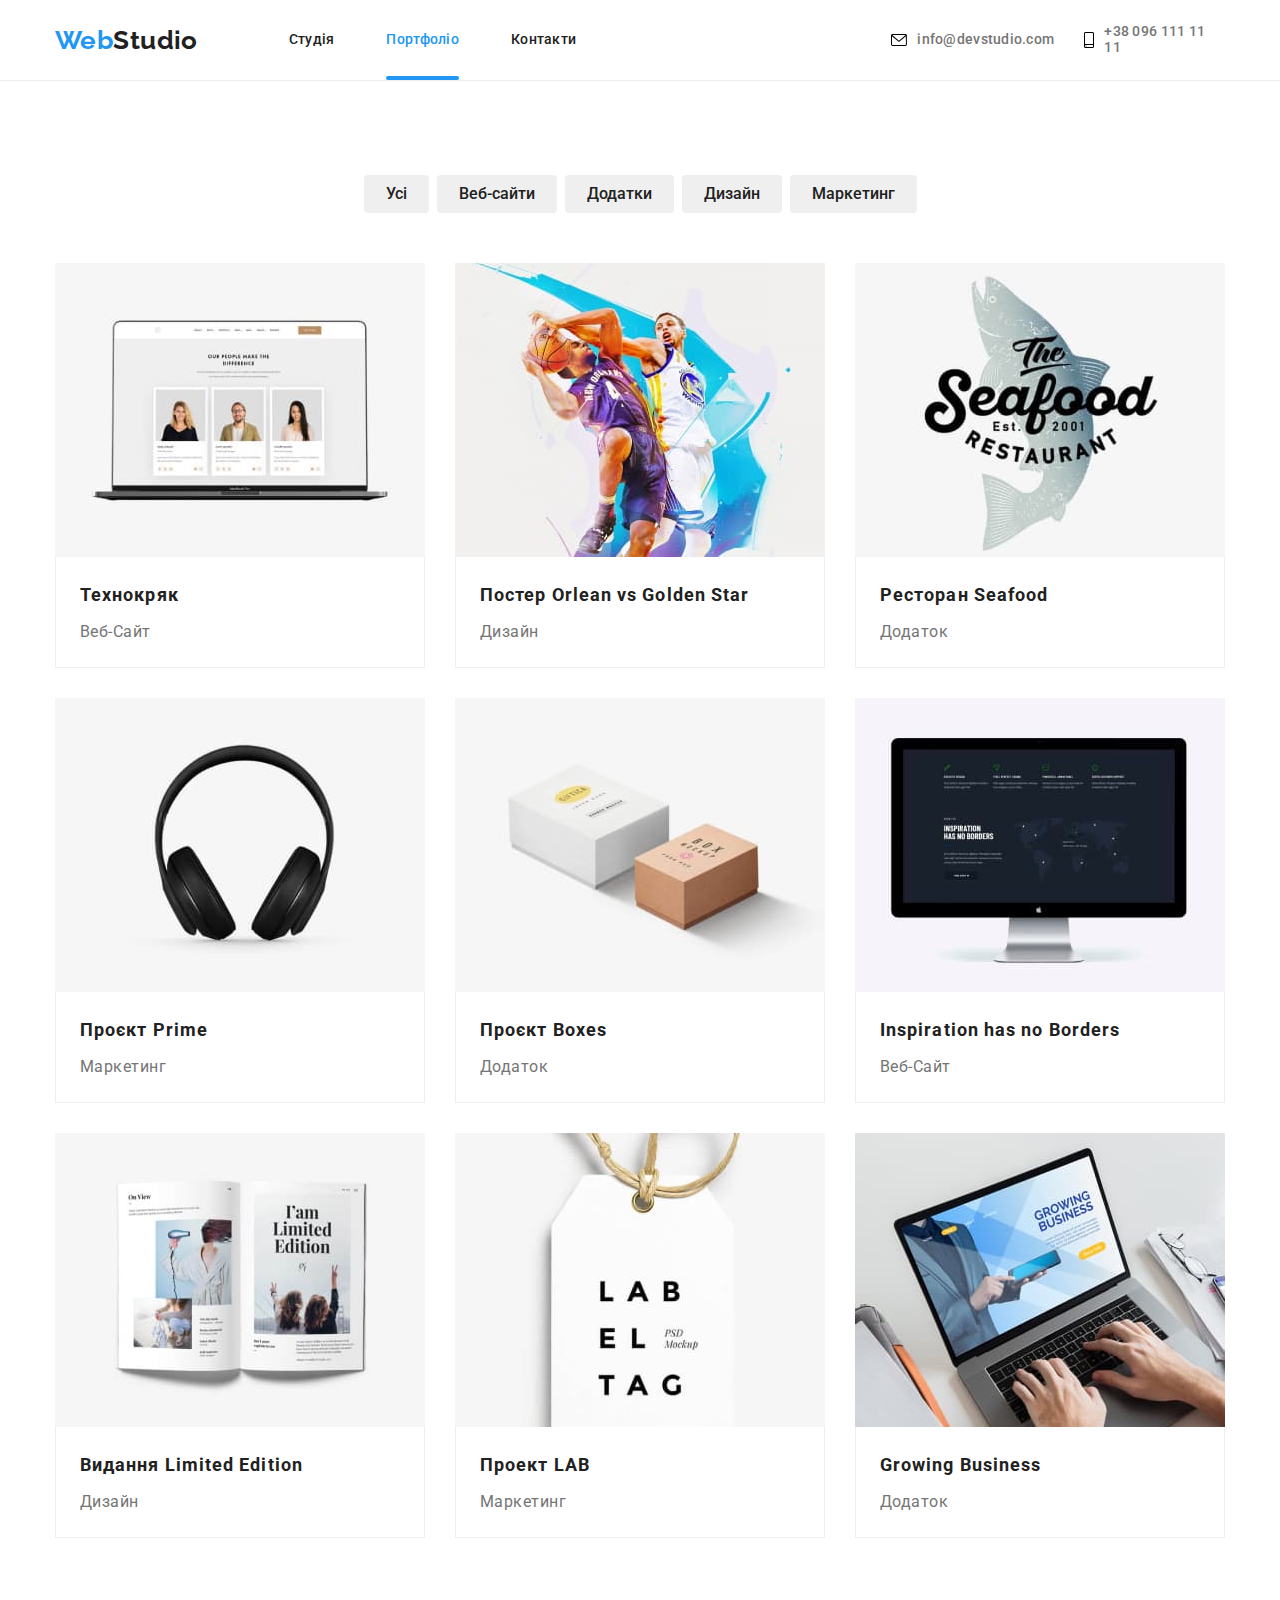
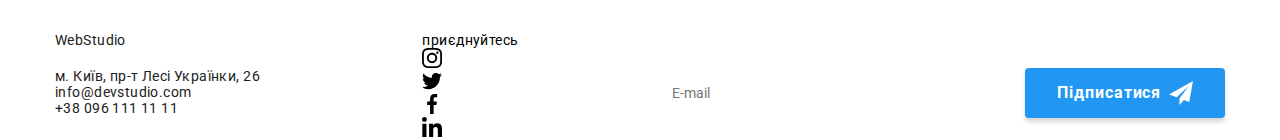
==== portfolio.html @ 7995b05e "HW7 in procces..." ====
<!DOCTYPE html>
<html lang="uk">
  <head>
    <meta charset="UTF-8" >
    <meta http-equiv="X-UA-Compatible" content="IE=edge" >
    <meta name="viewport" content="width=device-width, initial-scale=1.0" >
    <title>Портфоліо</title>
    <link
      rel="stylesheet"
      href="https://cdn.jsdelivr.net/npm/modern-normalize@1.1.0/modern-normalize.min.css"
    >
    <link rel="stylesheet" href="./css/styles.css" >
    <link rel="preconnect" href="https://fonts.googleapis.com" >
    <link rel="preconnect" href="https://fonts.gstatic.com" crossorigin >
    <link
      href="https://fonts.googleapis.com/css2?family=Raleway:wght@700&family=Roboto:wght@400;500;700;900&display=swap"
      rel="stylesheet"
    >
  </head>

  <body>
    <!--header-->
    <header class="header">
      <div class=" header-container container">
        <!-- logo -->
          <a class="header__logo logo link" href="./index.html"
            >Web<span class="logo-text">Studio</span>
          </a>
          <!-- nav -->
          <nav class="nav header__nav">
          <ul class="nav__list list">
            <li class="nav__item">
              <a class="nav__link link" href="./index.html">студія</a>
            </li>
            <li class="nav__item">
              <a class="nav__link link nav__link--current" href="./portfolio.html">портфоліо</a>
            </li>
            <li class="nav__item">
              <a class="nav__link link" href="">контакти</a>
            </li>
          </ul>
        </nav>
        <!-- link mail -->
        <ul class="header__contact list">
          <li class="header__mail-item">
            <a class="header__mail-link link" href="mailto:info@devstudio.com"
              >info@devstudio.com
              <svg class="header__icons" width="16" height="12">
                <use href="./images/icons.svg#icon-envelope"></use>
              </svg>
            </a>
          </li>
          <!-- link tel.-->
          <li class="header__phone-item">
            <a class="header__phone-link link" href="tel:+380961111111"
              >+38 096 111 11 11
              <svg class="header__icons" width="10" height="16">
                <use href="./images/icons.svg#icon-smartphone"></use>
              </svg>
            </a>
          </li>
        </ul>
      </div>
    </header>
    <!--main-->
    <main>
      <section class="section">
        <div class="container">
          <h1 class="visually-hidden">портфоліо</h1>

          <!-- filtr portfolio -->

          <ul class="nav-list list">
            <li>
              <button class="nav-list-link" type="button">усі</button>
            </li>
            <li>
              <button class="nav-list-link" type="button">
                веб-<span class="text-trasform-none">сайти</span>
              </button>
            </li>
            <li>
              <button class="nav-list-link" type="button">додатки</button>
            </li>
            <li>
              <button class="nav-list-link" type="button">дизайн</button>
            </li>
            <li>
              <button class="nav-list-link" type="button">маркетинг</button>
            </li>
          </ul>

          <!-- cards portfolio -->

          <ul class="list-portfolio">
            <li class="item list">
              <a href="" class="portfolio-link">
                <div class="portfolio-thumb">
                  <img
                    class="image"
                    src="./images/img-portfolio/img1.jpg"
                    alt="ноутбук розробка"
                    width="370"
                  >
                  <div class="overlay-box-portfolio">
                    <p class="overlay-deskription">
                      Ресурс пропонує комплексні пропозиції з різним рівнем
                      функціоналу та сервісів. Все це дозволить відвідувачу
                      отримати вичерпні відомості про компанію чи приватну
                      особу.
                    </p>
                  </div>
                </div>
                <div class="portfolio-description">
                  <h2 class="portfolio-title">технокряк</h2>
                  <p class="paragraf-list">веб-сайт</p>
                </div>
              </a>
            </li>
            <!--  -->
            <li class="item list">
              <a href="" class="portfolio-link">
                <div class="portfolio-thumb">
                  <img
                    src="./images/img-portfolio/img2.jpg"
                    alt="постер баскетбол"
                    width="370"
                  >
                  <div class="overlay-box-portfolio">
                    <p class="overlay-deskription">
                      Ресурс пропонує комплексні пропозиції з різним рівнем
                      функціоналу та сервісів. Все це дозволить відвідувачу
                      отримати вичерпні відомості про компанію чи приватну
                      особу.
                    </p>
                  </div>
                </div>
                <div class="portfolio-description">
                  <h2 class="portfolio-title">
                    постер<span lang="en">
                      orlean <span class="text-trasform-none">vs</span> golden
                      star</span
                    >
                  </h2>
                  <p class="paragraf-list">дизайн</p>
                </div>
              </a>
            </li>
            <!--  -->
            <li class="item list">
              <a class="portfolio-link" href="">
                <div class="portfolio-thumb">
                  <img
                    src="./images/img-portfolio/img3.jpg"
                    alt="додаток ресторана"
                    width="370"
                  >
                  <div class="overlay-box-portfolio">
                    <p class="overlay-deskription">
                      Ресурс пропонує комплексні пропозиції з різним рівнем
                      функціоналу та сервісів. Все це дозволить відвідувачу
                      отримати вичерпні відомості про компанію чи приватну
                      особу.
                    </p>
                  </div>
                </div>
                <div class="portfolio-description">
                  <h2 class="portfolio-title">
                    ресторан <span lang="en"> seafood</span>
                  </h2>
                  <p class="paragraf-list">додаток</p>
                </div>
              </a>
            </li>
            <!--  -->
            <li class="item list">
              <a class="portfolio-link" href="">
                <div class="portfolio-thumb">
                  <img
                    src="./images/img-portfolio/img4.jpg"
                    alt="навушники"
                    width="370"
                  >
                  <div class="overlay-box-portfolio">
                    <p class="overlay-deskription">
                      Ресурс пропонує комплексні пропозиції з різним рівнем
                      функціоналу та сервісів. Все це дозволить відвідувачу
                      отримати вичерпні відомості про компанію чи приватну
                      особу.
                    </p>
                  </div>
                </div>
                <div class="portfolio-description">
                  <h2 class="portfolio-title">
                    проєкт <span lang="en"> prime</span>
                  </h2>
                  <p class="paragraf-list">маркетинг</p>
                </div>
              </a>
            </li>
            <!--  -->
            <li class="item list">
              <a class="portfolio-link" href="">
                <div class="portfolio-thumb">
                  <img
                    src="./images/img-portfolio/img5.jpg"
                    alt="дрібні коробочки"
                    width="370"
                  >
                  <div class="overlay-box-portfolio">
                    <p class="overlay-deskription">
                      Ресурс пропонує комплексні пропозиції з різним рівнем
                      функціоналу та сервісів. Все це дозволить відвідувачу
                      отримати вичерпні відомості про компанію чи приватну
                      особу.
                    </p>
                  </div>
                </div>

                <div class="portfolio-description">
                  <h2 class="portfolio-title">
                    проєкт <span lang="en"> boxes</span>
                  </h2>
                  <p class="paragraf-list">додаток</p>
                </div>
              </a>
            </li>
            <!--  -->
            <li class="item list">
              <a class="portfolio-link" href="">
                <div class="portfolio-thumb">
                  <img
                    src="./images/img-portfolio/img6.jpg"
                    alt="монітор"
                    width="370"
                  >
                  <div class="overlay-box-portfolio">
                    <p class="overlay-deskription">
                      Ресурс пропонує комплексні пропозиції з різним рівнем
                      функціоналу та сервісів. Все це дозволить відвідувачу
                      отримати вичерпні відомості про компанію чи приватну
                      особу.
                    </p>
                  </div>
                </div>

                <div class="portfolio-description">
                  <h2 class="portfolio-title">
                    <span lang="en"
                      >inspiration
                      <span class="text-trasform-none">has no</span>
                      borders</span
                    >
                  </h2>
                  <p class="paragraf-list">веб-сайт</p>
                </div>
              </a>
            </li>
            <!--  -->
            <li class="item list">
              <a class="portfolio-link" href="">
                <div class="portfolio-thumb">
                  <img
                    src="./images/img-portfolio/img7.jpg"
                    alt="книга"
                    width="370"
                  >
                  <div class="overlay-box-portfolio">
                    <p class="overlay-deskription">
                      Ресурс пропонує комплексні пропозиції з різним рівнем
                      функціоналу та сервісів. Все це дозволить відвідувачу
                      отримати вичерпні відомості про компанію чи приватну
                      особу.
                    </p>
                  </div>
                </div>
                <div class="portfolio-description">
                  <h2 class="portfolio-title">
                    видання <span lang="en"> limited edition</span>
                  </h2>
                  <p class="paragraf-list">дизайн</p>
                </div>
              </a>
            </li>
            <!--  -->
            <li class="item list">
              <a class="portfolio-link" href="">
                <div class="portfolio-thumb">
                  <img
                    src="./images/img-portfolio/img8.jpg"
                    alt="бірка дизайн"
                    width="370"
                  >
                  <div class="overlay-box-portfolio">
                    <p class="overlay-deskription">
                      Ресурс пропонує комплексні пропозиції з різним рівнем
                      функціоналу та сервісів. Все це дозволить відвідувачу
                      отримати вичерпні відомості про компанію чи приватну
                      особу.
                    </p>
                  </div>
                </div>

                <div class="portfolio-description">
                  <h2 class="portfolio-title">
                    проект<span lang="en">
                      <span class="text-transform-up">lab</span></span
                    >
                  </h2>
                  <p class="paragraf-list">маркетинг</p>
                </div>
              </a>
            </li>
            <!--  -->
            <li class="item list">
              <a class="portfolio-link" href="">
                <div class="portfolio-thumb">
                  <img
                    src="./images/img-portfolio/img9.jpg"
                    alt="ноутбук додаток"
                    width="370"
                  >
                  <div class="overlay-box-portfolio">
                    <p class="overlay-deskription">
                      Ресурс пропонує комплексні пропозиції з різним рівнем
                      функціоналу та сервісів. Все це дозволить відвідувачу
                      отримати вичерпні відомості про компанію чи приватну
                      особу.
                    </p>
                  </div>
                </div>

                <div class="portfolio-description">
                  <h2 class="portfolio-title">
                    <span lang="en"> growing business</span>
                  </h2>
                  <p class="paragraf-list">додаток</p>
                </div>
              </a>
            </li>
          </ul>
        </div>
      </section>
    </main>
    <!--footer-->
    <footer class="page-footer">
      <div class="container">
        <div class="footer-container">
          <div class="section-address">
            <h2 class="visually-hidden">контакти</h2>
            <a class="logo-footer link" href="./index.html"
              >Web<span class="logo-white">Studio</span></a
            >
            <address class="address">
              <ul class="contact-list list">
                <li class="contact-item">
                  <a
                    class="address-link link"
                    href="https://goo.gl/maps/MjFmagzTwZB6WULo7"
                    target="_blank"
                    rel="noopener nofollow noreferrer"
                    >м. Київ, пр-т Лесі Українки, 26
                  </a>
                </li>
                <li class="footer-mail-item">
                  <a
                    class="footer-mail-link link"
                    href="mailto:info@devstudio.com"
                    >info@devstudio.com</a
                  >
                </li>
                <li class="footer-phone-item">
                  <a class="footer-phone-link link" href="tel:+380961111111"
                    >+38 096 111 11 11</a
                  >
                </li>
              </ul>
            </address>
          </div>
          <!-- social-list -->
          <div class="section-social-link">
            <p class="social-link-title">приєднуйтесь</p>
            <ul class="social-list-footer list">
              <li>
                <a
                  class="social-link-dark link"
                  href="https://www.instagram.com"
                  target="_blank"
                  rel="nofollow noopener noreferrer"
                  aria-label="Instagram"
                >
                  <svg class="social-icons-footer" width="20" height="20">
                    <use href="./images/icons.svg#icon-instagram"></use>
                  </svg>
                </a>
              </li>
              <li>
                <a
                  class="social-link-dark link"
                  href="https://www.twitter.com"
                  target="_blank"
                  rel="nofollow noopener noreferrer"
                  aria-label="Twitter"
                >
                  <svg class="social-icons-footer" width="20" height="20">
                    <use href="./images/icons.svg#icon-twitter"></use>
                  </svg>
                </a>
              </li>
              <li>
                <a
                  class="social-link-dark link"
                  href="https://www.facebook.com"
                  target="_blank"
                  rel="nofollow noopener noreferrer"
                  aria-label="Facebook"
                >
                  <svg class="social-icons-footer" width="20" height="20">
                    <use href="./images/icons.svg#icon-facebook"></use>
                  </svg>
                </a>
              </li>
              <li>
                <a
                  class="social-link-dark link"
                  href="https://www.linkedin.com"
                  target="_blank"
                  rel="nofollow noopener noreferrer"
                  aria-label="Linkedin"
                >
                  <svg class="social-icons-footer" width="20" height="20">
                    <use href="./images/icons.svg#icon-linkedin"></use>
                  </svg>
                </a>
              </li>
            </ul>
          </div>

          <!-- form footer -->

          <form class="footer-booking-form" name="footer-booking-form">
            <span class="title-submit " >підпишіться на розсилку</span>
            <label class="footer-label">
              <input class="footer-form-input" type="email" name="email" placeholder="E-mail">
              <button class="button-submit" type="submit">Підписатися <svg class="icon-send" width="24" height="24">
                <use href="./images/icons.svg#icon-send"></use>
                </svg>
              </button>
            </label>
          </form>
        </div>
      </div>
    </footer>
  </body>
</html>
---- css/styles.css ----
/* base style */

body {
    background-color: var(--background-color-white);
    font-family: var(--primary-font);
    font-size: 14px;
    letter-spacing: 0.03em;
}
/* змінні */
:root {
    --button-color-blue: #2196F3;
    --background-color-white: #ffffff;
    --background-color-dark: #2F303A;
    --background-color-light: #ECECEC;
    --background-color-team: #F5F4FA;
    --main-text-color-gray: #757575;
    --main-text-color-black: #212121;
    --logo-text-color-blue: #2196F3;
    --logo-text-color-black: #212121;
    --hover-focus-color-blue: #2196F3;
    /* font */
    --primary-font: 'Roboto', sans-serif;
    /* animation */
    --trns-fast: 250ms ;
    --trns-slow: 2500ms;
}
/* reset styles */
h1, h2, h3, h4, h5, h6, p, ul {
    margin: 0;
}
/*    зміна курсора    */
button {
    cursor: pointer;
    font-family: inherit;
} 
/* колір для посилань */
a {
    text-decoration: none;
    color: #212121;
}
/*    Підреслювання  вимк    */
.link {
    text-decoration: none;
}
/*    маркер списку  вимк    */
.list {
    list-style: none;
    padding: 0;
} 
.container {
    width: 1200px;
    margin: 0 auto;
    padding: 0 15px;
}
.section {
    padding-top: 94px;
    padding-bottom: 94px;
}
/*    header   */
.header {
    background-color: var(--background-color-white);
    border-bottom: 1px solid #ECECEC;
}
.header-container {
    display: flex;
    align-items: center;
}
/* logo */
.logo {
    font-family: 'Raleway';
    font-weight: 700;
    font-size: 26px;
    line-height: 1.19;
    color: var(--logo-text-color-blue);
    padding-top: 24px;
    padding-bottom: 24px;
}
.logo-text {
    color: var(--logo-text-color-black);
}
.header__logo {
    margin-right: 91px;
}
/* nav */
.header__nav {
    display: flex;
    align-items: center;
    margin-right: 315px;
}
.nav__list {
    display: flex;
    text-transform: capitalize;
} 
.nav__item:not(:last-child) {
    margin-right: 52px;
}
.nav__link {
    display: block;
    padding-top: 32px;
    padding-bottom: 32px;
    font-weight: 500;
    line-height: 1.14;
    letter-spacing: 0.02em;
    position: relative;
    transition-property: color;
    transition-duration: var(--trns-fast);
}
.nav__link--current {
    color: #2196F3;
}
.nav__link--current::after {
    content: '';
    position: absolute;
    bottom: 0;
    left: 0;
    display: block;
    width: 100%;
    height: 4px;
    border-radius: 4px;
    background-color:var(--button-color-blue);
}
/*    Посилання на mail     */
.header__contact {
    display: flex;
}
.header__mail-item {
    margin-right: 30px;
    display: flex;
    align-items: center; 
}
.header__icons {
    transition-property: fill;
    transition-duration: var(--trns-fast);
}
.header__mail-link {
    display: flex;
    flex-direction: row-reverse;
    align-items: center;
    gap: 10px;
    font-weight: 500;
    line-height: 1.14;
    letter-spacing: 0.02em;
    color: var(--main-text-color-gray);

    transition-property: color;
    transition-duration: var(--trns-fast);
}                   
/*    Посилання на tel.    */
.header__phone-item {
    display: flex;
    align-items: center;
}
.header__phone-link {
    display: flex;
    flex-direction: row-reverse;
    align-items: center;
    gap: 10px;
    font-weight: 500;
    line-height: 1.14;
    letter-spacing: 0.02em;
    color:var(--main-text-color-gray);
    
    transition-property: color;
    transition-duration: var(--trns-fast); 
}

/*    Hover Focus  header  */

.nav__link:hover,
.nav__link:focus,
.header__mail-link:hover,
.header__mail-link:focus,
.header__phone-link:hover,
.header__phone-link:focus {
    color: var(--hover-focus-color-blue);
}

.header__mail-item:hover,
.header__mail-item:focus,
.header__phone-item:hover,
.header__phone-item:focus .icons-header {
    fill: var(--hover-focus-color-blue);
}

.header__mail-link:focus,
.phone-number-link:focus .icons-header {
    fill: #188CE8;
}

/*  section hero section   */

img {
    display: block;
}
.hero-section {
    padding: 200px 0 200px 0;
    margin: auto;
    max-width: 1600px;
    background-image: linear-gradient(rgba(47, 48, 58, 0.1), rgba(47, 48, 58, 0.4)), url('../images/Img.jpg');
    background-color: var(--background-color-dark);
    
}
.hero-title {
    width: 696px;
    margin-left: auto;
    margin-right: auto;
    margin-bottom: 30px;
    text-align: center;
    text-transform: uppercase;
    font-weight: 900;
    font-size: 44px;
    line-height: 1.36;
    letter-spacing: 0.06em;
    color: var(--background-color-white);
}
.modal-button {
    width: 216px;
    height: 50px;
    font-weight: 700;
    font-size: 16px;
    line-height: 1.9;
    color: #ffffff;
    background-color: var(--button-color-blue);
    border-radius: 4px;
    box-shadow: 0px 4px 4px rgba(0, 0, 0, 0.15);
    display: block;
    margin-left: auto;
    margin-right: auto;
    border: none;

    transition-property: background-color;
    transition-duration: var(--trns-fast);

}
.modal-button:hover, 
.modal-button:focus {
    background-color: #188CE8;
}

/* FEATURES*/

/* правильно ховаєм заголовок */
.visually-hidden {
    position: absolute;
    width: 1px;
    height: 1px;
    margin: -1px;
    border: 0;
    padding: 0;
    white-space: nowrap;
    clip-path: inset(100%);
    clip: rect(0 0 0 0);
    overflow: hidden;
}
.feature__list {
    display: flex;
    gap: 30px;
    justify-content: space-between;
}
.feature__item {
    width: 270px;
}
.features__container {
    display: flex;
    justify-content: center;
    align-items: center;
    width: 270px;
    height: 120px;
    background: #F5F4FA;
    border-radius: 4px;
    
}
.feature__icons {
    display: block;
}
.feature__title {
    font-size: 14px;
    font-weight: 700;
    line-height: 1.14;
    text-transform: uppercase;
    color: var(--main-text-color-black);
    margin-top: 30px;
}
.deskription__feature {
    line-height: 1.71;
    color: var(--main-text-color-gray);
    margin-top: 10px;
}

/*   Чим ми займаємося    */
.we-do-section {
    padding-top: 0;
}
.we-do-section__title {
    display: flex;
    justify-content: center;
    font-weight: 700;
    font-size: 36px;
    line-height: 1.7;
    color: var(--main-text-color-black);
}
.we-do-section__list {
    margin-top: 50px;
    display: flex;
    justify-content: space-between;
    gap: 30px;

}
/* overlay */
.we-do-section__wrapper {
    position: relative;
}
.overlay-text {
    font-weight: 700;
    text-transform: uppercase;
    color: #FFFFFF;
    letter-spacing: 0.03em;
    position: absolute;
    bottom: 0;
    width: 100%;
    height: 70px;
    background: rgba(47, 48, 58, 0.8);
    display: flex;
    justify-content: center;
    align-items: center;
}

/* Наша команда */
.team-section {
    background-color: var(--background-color-team);
} 
.title-team-section {
    font-weight: 700;
    font-size: 36px;
    line-height: 1.7;
    color: var(--main-text-color-black);
    display: flex;
    justify-content: center;
}

.list-team {
    display: flex;
    gap: 30px;
    justify-content: space-between;
    margin-top: 50px;
}
.team-description {
    padding: 30px 0;
}
.team {
    background-color: var(--background-color-white);
    width: 270px;
    height: 428px;
    box-shadow: 0px 1px 3px rgba(0, 0, 0, 0.12),
     0px 1px 1px rgba(0, 0, 0, 0.14),
     0px 2px 1px rgba(0, 0, 0, 0.2);
    border-radius: 0px 0px 4px 4px;
}
.head-member-team {
    font-weight: 500;
    font-size: 16px;
    line-height: 1.19;
    color: var(--main-text-color-black);
    display: flex;
    justify-content: center;
    text-transform: capitalize;
}
.post-member-team {
    font-size: 16px;
    line-height: 1.19;
    color: var(--main-text-color-gray);
    display: flex;
    justify-content: center;
    text-transform: capitalize;
    margin-top: 10px;
}
/* social-list */
.social-list {
    display: flex;
    justify-content: center;
    gap: 10px;
    margin-top: 16px;
}
.social-link {
    display: flex;
    align-items: center;
    justify-content: center;
    width: 44px;
    height: 44px;
    color: #AFB1B8;
    background-color: #FFFFFF;
    border-radius: 50%;
    
    transition-property: background-color fill;
    transition-duration: var(--trns-fast);
}
.social-icons {
    fill: currentColor;

    transition-property: background-color fill;
    transition-duration: var(--trns-fast);
}
/* hover/focus */
.social-link:hover,
.social-link:focus {
    background-color: #2196F3;
}
.social-link:hover .social-icons {
    fill: #fff; 
}
.social-link:focus .social-icons {
    fill: #fff;
}
/* client-list */
.clients-title {
    display: flex;
    justify-content: center;
    font-size: 36px;
    letter-spacing: 0.03em;
    color: #212121;
}
.clients-list {
    display: flex;
    justify-content: center;
    align-items: center;
    gap: 30px;
    margin-top: 50px;
}
.clients-link {
    width: 170px;
    height: 92px;
    display: flex;
    justify-content: center;
    align-items: center;
    border: 1px solid #AFB1B8;
    border-radius: 4px;
    color: #AFB1B8;

    transition-property: color border-color;
    transition-duration: var(--trns-fast);
}
.client-icon {
    fill: currentColor;
}
.clients-link:hover,
.clients-link:focus {
    border-color: var(--hover-focus-color-blue);
    color: var(--hover-focus-color-blue);
}

/*    Portfolio   main */

/* список навигации*/
.nav-list {
    display: flex;
    justify-content: center;
    gap: 8px;
}
.nav-list-link {
    text-transform: capitalize;
    border: none;
    border-radius: 4px;
    font-family: inherit;
    font-weight: 500;
    font-size: 16px;
    line-height: 1.6;
    color: var(--main-text-color-black);
    height: 38px;
    padding-left: 22px;
    padding-right: 22px;

    transition-property: background-color color box-shadow;
    transition-duration: var(--trns-fast);

}
.text-trasform-none {
    text-transform: lowercase;
} 
.text-transform-up {
    text-transform: uppercase;
}

.nav-list-link:hover,
.nav-list-link:focus {
    background-color: var(--hover-focus-color-blue);
    color: #FFFFFF;
    box-shadow: 0px 3px 1px rgba(0, 0, 0, 0.1),
     0px 1px 2px rgba(0, 0, 0, 0.08),
     0px 2px 2px rgba(0, 0, 0, 0.12);
}

/*portfolio Maine content */

.list-portfolio {
    display: flex;
    flex-wrap: wrap;
    gap: 30px;
    justify-content: center;
    padding: 0;
    margin-top: 50px;
} 

.item {
    display: inline-block;
}


.portfolio-link {
    display: block;
    
    transform: box-shadow;
    transition-duration: var(--trns-fast);
}
.portfolio-link:hover,
.portfolio-link:focus {
    box-shadow: 0px 1px 1px rgba(0, 0, 0, 0.12), 
    0px 4px 4px rgba(0, 0, 0, 0.06),
     1px 4px 6px rgba(0, 0, 0, 0.16);
}
.portfolio-title {
    text-transform: capitalize;
    font-size: 18px;
    line-height: 36px;
    letter-spacing: 0.06em;
    
}
.paragraf-list {
    text-transform: capitalize;
    color: var(--main-text-color-gray);
    padding-top: 4px;
    font-size: 16px;
    line-height: 30px;
    letter-spacing: 0.03em;
}
.portfolio-description {
    padding: 20px 24px;
    border-left: 1px solid #EEEEEE;
    border-right: 1px solid #EEEEEE;
    border-bottom: 1px solid #EEEEEE;
}

/* Overlay portfolio */

.portfolio-thumb {
    position: relative;
    overflow: hidden;

}
.portfolio-overlay {
    position: absolute;
    top: 0;
    left: 0;
    width: 100%;
    height: 100%;
}
.overlay-box-portfolio {
    position: absolute;
    left: 0;
    top: 0;
    width: 100%;
    height: 294px;
    background: rgba(33, 150, 243, 0.9);
    padding: 63px 24px;
    
    transform: translateY(100%);
    transition: var(--trns-fast) cubic-bezier(0.4, 0, 0.2, 1);
}
.portfolio-link:hover .overlay-box-portfolio,
.portfolio-link:focus .overlay-box-portfolio {
    transform: translateY(0);
}
.overlay-deskription {
    font-size: 18px;
    line-height: 1.55;
    letter-spacing: 0.03em;
    color: #FFFFFF;
}

/*    Footer    */

.footer {
    display: block;
    background-color: var(--background-color-dark);
    display: flex;
    flex-direction: column;
    justify-content: center;
    padding-top: 60px;
    padding-bottom: 60px;
}
.footer-container {
    display: flex;
    justify-content: space-between;
    align-items: baseline;
}
.footer-address {

}
/* logo */
.logo__text-invert {
    color: #FFFFFF;
}
/* address */
.address {
    width: 231px;
    font-style: normal;
    margin-top: 20px;
}
.address__list {
    display: flex;
    justify-content: space-between;
    flex-direction: column;
}
/*  */
.addres__item {

}
.address__link {
    line-height: 1.7;
    color: #FFFFFF;

    transition-property: color;
    transition-duration: var(--trns-fast);
}
/*  */
.address__mail-item {
    margin-top: 9px;
}
.address__mail-link {
    font-weight: 500;
    line-height: 1.14;
    letter-spacing: 0.02em;
    color: var(--main-text-color-gray);

    transition-property: color;
    transition-duration: var(--trns-fast);
}
/* \ */
.address__phone-item {
    margin-top: 9px;
}
.address__phone-link {
    font-weight: 500;
    line-height: 1.14;
    letter-spacing: 0.02em;
    color: var(--main-text-color-gray);

    transition-property: color;
    transition-duration: var(--trns-fast);
}

.address__link:hover,
.address__link:focus,
.address__mail-link:hover,
.address__mail-link:focus,
.address__phone-link:hover,
.address__hone-link:focus {
    color: var(--button-color-blue);
}

/* social-list */


.footer__social-links {
    display: flex;
    flex-direction: column;
    justify-content: space-between;
    width: 206px;
    height: 80px;
}
.footer__social-links--title {
font-size: 14px;
text-transform: uppercase;
color: #FFFFFF;
}
.footer__social-links--list {
   display: flex;
   gap: 10px;
}

.footer__social-links--invert {
    display: flex;
    align-items: center;
    justify-content: center;
    width: 44px;
    height: 44px;
    color: #ffffff;
    background: rgba(255, 255, 255, 0.1);
    border-radius: 50%;
    
    transition-property: background-color;
    transition-duration: var(--trns-fast);
}

.footer__social-links--icons {
    fill: currentColor;
}

/* hover/focus social-list */

.footer__social-links--invert:hover,
.footer__social-links--invert:focus {
    background-color: #2196F3;
}
/* form footer */

.footer-booking-form {
    display: flex;
    flex-direction: column;


}

.title-submit {
    font-weight: 700;
    text-transform: uppercase;

    color: #FFFFFF;
    margin-bottom: 20px;
}

.footer-label {
    display: flex;

}

.footer-form-input {
    cursor: pointer;
    width: 358px;
    height: 50px;
    margin-right: 12px;
    border: 1px solid rgba(255, 255, 255, 0.3);
    border-radius: 4px;
    background-color: transparent;
    padding-left: 16px;
    color: #FFFFFF;

    transition: 250ms cubic-bezier(0.4, 0, 0.2, 1);

}

.footer-form-input:hover,
.footer-form-input:focus {
    outline: inherit;
    border-color: var(--hover-focus-color-blue);
}


.button-submit {
    width: 200px;
    height: 50px;
    background: var(--button-color-blue);
    box-shadow: 0px 4px 4px rgba(0, 0, 0, 0.15);
    border-radius: 4px;
    border: none;
    letter-spacing: 0.06em;
    font-weight: 700;
    font-size: 16px;
    line-height: 1.9;
    padding: 10px 28px;
    color: #FFFFFF;
    display: flex;
    align-items: center;
    justify-content: space-around;
}

.icon-send {
    fill: #fff;
}

/* modal window */  


.backdrop {
    position: fixed;
    top: 0;
    left: 0;

    width: 100%;
    height: 100%;
    background-color: rgba(0, 0, 0, 0.2); 

    transition: opacity 250ms linear, visibility 250ms linear;
    

}
.backdrop.is-hidden {
    opacity: 0;
    visibility: hidden;
    pointer-events: none;
}
.modal {
    position: absolute;
    top: 50%;
    left: 50%;
    transform: translate(-50%, -50%);
    
    width: 528px;
    height: 580px;
    
    background: #FFFFFF;
    box-shadow: 0px 1px 3px rgba(0, 0, 0, 0.12),
     0px 1px 1px rgba(0, 0, 0, 0.14), 
     0px 2px 1px rgba(0, 0, 0, 0.2);
    border-radius: 4px; 

    padding: 40px;


}
.close-btn {
    position: absolute;
    top: 8px;
    right: 8px;

    display: flex;
    align-items: center;
    justify-content: center;
    width: 30px;
    height: 30px;
    padding: 0;
    
    background-color: transparent;
    border-radius: 50%;
    border: 1px solid rgba(0, 0, 0, 0.1);
}
.close-btn:hover .close-btn-icon {
    fill:var(--hover-focus-color-blue);
}
/* modal-form */

.title-modal-submit {
    font-weight: 700;
    font-size: 20px;
    line-height: 23px;
    text-align: center;
    letter-spacing: 0.03em;
    margin-bottom: 12px;

    color: #212121;
}

.booking-form-fild {
    position: relative;
    display: flex;
    flex-direction: column;
    justify-content: flex-end;
    margin-bottom: 10px;
    
}
.label-title {
    font-size: 12px;
    line-height: 1.2;
    letter-spacing: 0.01em;
    margin-bottom: 4px;
    color: #757575;
}
.modal-form-input {
    height: 40px;
    border: 1px solid rgba(33, 33, 33, 0.2);
    border-radius: 4px;
    padding-left: 42px;
    transition: 250ms cubic-bezier(0.4, 0, 0.2, 1);
}
.icon {
    position: absolute;
    display: inline-block;
    left: 12px;
    top: 50%;
    transition: 250ms cubic-bezier(0.4, 0, 0.2, 1);


}
textarea {
    height: 120px;
    padding: 12px 16px;
    font-size: 12px;
    line-height: 1.2;
    letter-spacing: 0.01em;
    color: rgba(33, 33, 33, 0.2);
    border: 1px solid rgba(33, 33, 33, 0.2);
    border-radius: 4px;
    resize: none;
    color: #2F303A;
}

/* CHECKBOX */

.chekbox-form-fild {
    position: relative;
    display: inline-block;
    display: flex;
    justify-content: center;
    height: 24px;
    align-items: center;
    gap: 8px;
    margin-top: 20px;
    margin-bottom: 30px;
    cursor: pointer;
}
.checkbox {
    position: absolute;
    width: 1px;
    height: 1px;
    margin: -1px;
    border: 0;
    padding: 0;
    white-space: nowrap;
    clip-path: inset(100%);
    clip: rect(0 0 0 0);
    overflow: hidden;
}
.icon-checkbox {
    display: inline-block;
    width: 16px;
    height: 15px;

    border: 2px solid #212121;
    border-radius: 2px;
    transition: 250ms cubic-bezier(0.4, 0, 0.2, 1);

}
.checkbox:checked + .icon-checkbox {
    background-color: var(--button-color-blue);
    background-image: url('../images/icon\ check.svg');
    background-size: contain;
    background-origin: border-box;
    border-color: transparent;
    

}
.icon-check {
    display: inline-block;
    width: 16px;
    height: 15px;
    background: #2196F3;
    border-radius: 2px;
}

.checkbox-title {
    font-size: 14px;
    line-height: 24px;
    letter-spacing: 0.03em;

    color: #757575;
}
.checkbox-agreement {
    letter-spacing: 0.03em;
    text-decoration-line: underline;

    color: #2196F3;
}
/*  */
.booking-form-fild:hover .icon {
    fill: #2196F3;
} 
.modal-form-input:hover,
.modal-form-input:focus  {
    border-color: #188CE8;
    outline: #188CE8;
} 
.modal-form-input:focus ~ .icon {
    fill: #2196F3;
}
textarea:hover, 
textarea:focus {
    border-color: #188CE8;
    outline: #188CE8;
}
.modal-form-button {
    margin: auto;
    background: #2196F3;
    box-shadow: 0px 4px 4px rgba(0, 0, 0, 0.15);
    border-radius: 4px;
    cursor: pointer;
}
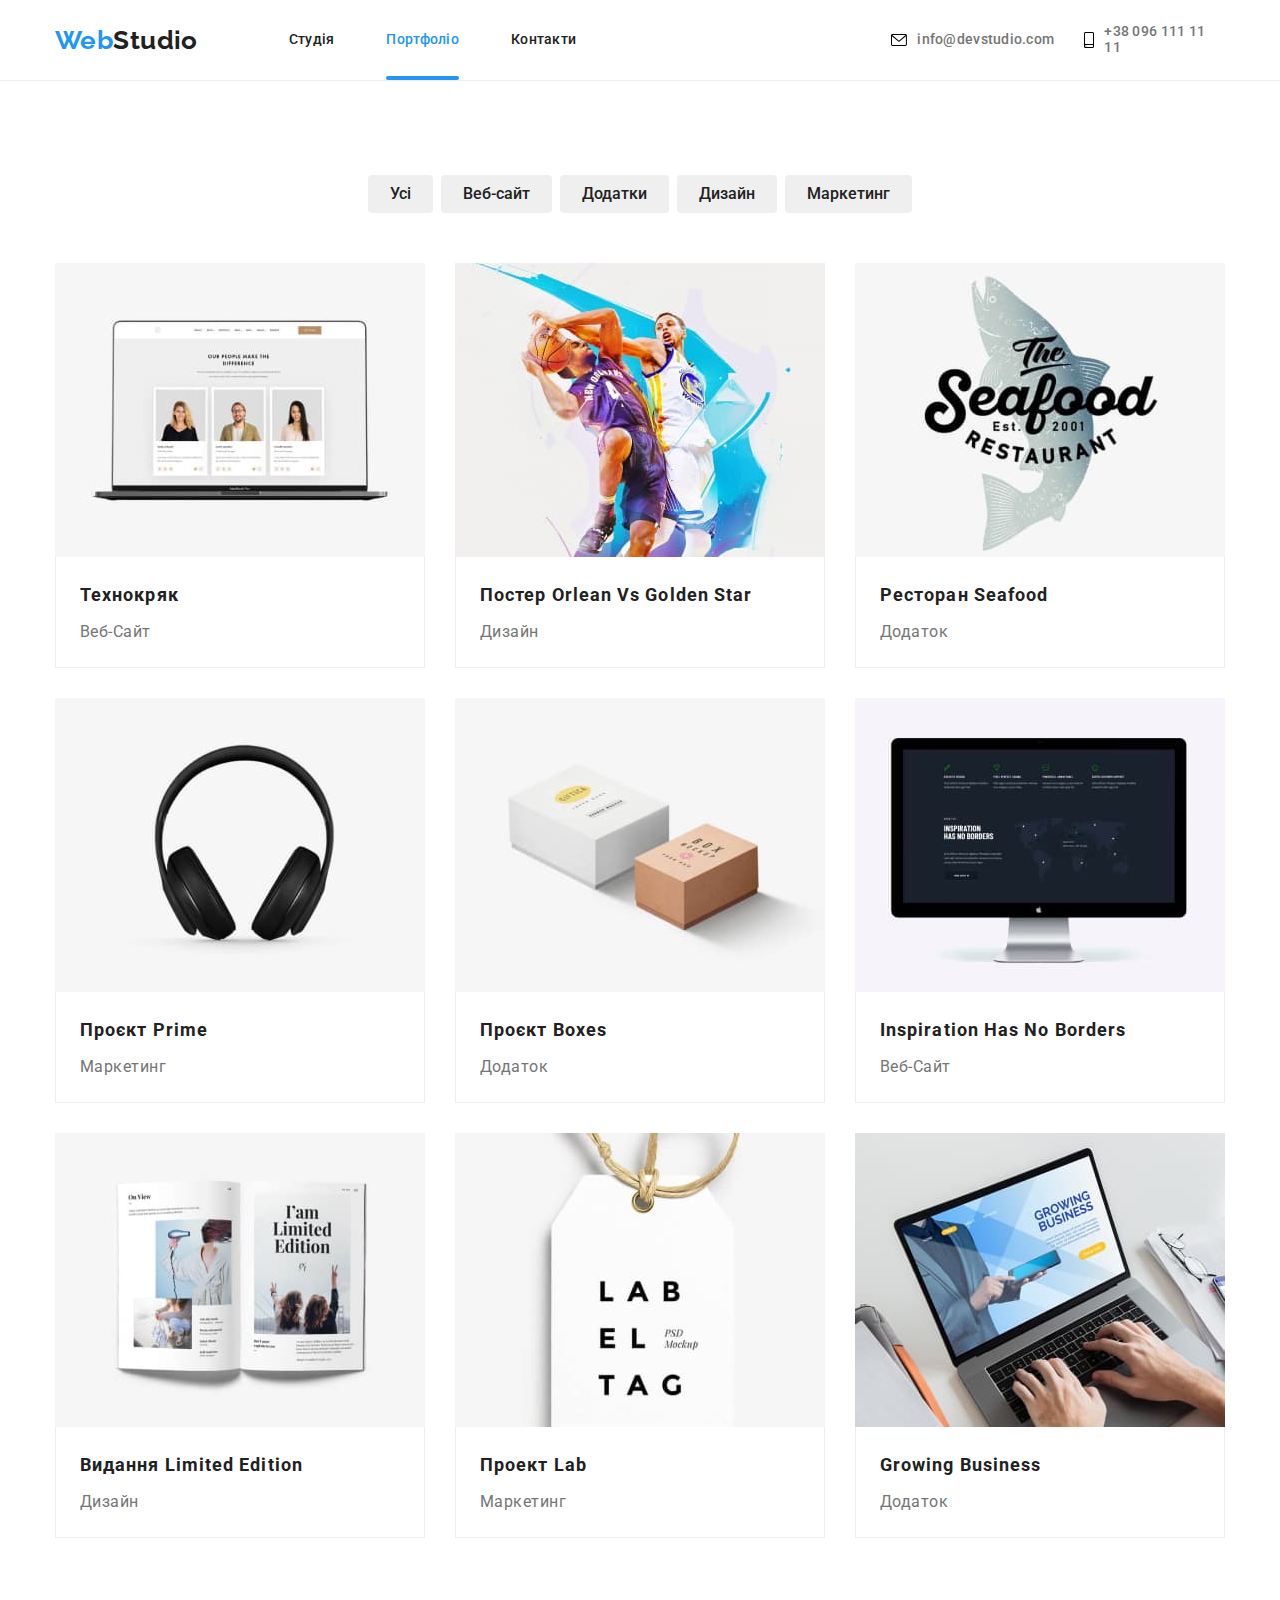
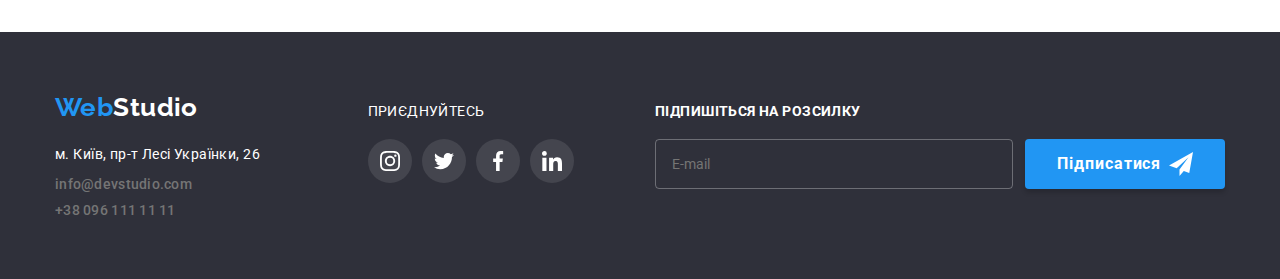
==== commit eb1903b0: "HW 7 made" ====
--- a/portfolio.html
+++ b/portfolio.html
@@ -1,46 +1,48 @@
 <!DOCTYPE html>
 <html lang="uk">
   <head>
-    <meta charset="UTF-8" >
-    <meta http-equiv="X-UA-Compatible" content="IE=edge" >
-    <meta name="viewport" content="width=device-width, initial-scale=1.0" >
+    <meta charset="UTF-8" />
+    <meta http-equiv="X-UA-Compatible" content="IE=edge" />
+    <meta name="viewport" content="width=device-width, initial-scale=1.0" />
     <title>Портфоліо</title>
     <link
       rel="stylesheet"
       href="https://cdn.jsdelivr.net/npm/modern-normalize@1.1.0/modern-normalize.min.css"
-    >
-    <link rel="stylesheet" href="./css/styles.css" >
-    <link rel="preconnect" href="https://fonts.googleapis.com" >
-    <link rel="preconnect" href="https://fonts.gstatic.com" crossorigin >
+    />
+    <link rel="stylesheet" href="./css/main.min.css" />
+    <link rel="stylesheet" href="./css/styles.css" />
+    <link rel="preconnect" href="https://fonts.googleapis.com" />
+    <link rel="preconnect" href="https://fonts.gstatic.com" crossorigin />
     <link
       href="https://fonts.googleapis.com/css2?family=Raleway:wght@700&family=Roboto:wght@400;500;700;900&display=swap"
       rel="stylesheet"
-    >
+    />
   </head>
 
   <body>
     <!--header-->
     <header class="header">
-      <div class=" header-container container">
-        <!-- logo -->
-          <a class="header__logo logo link" href="./index.html"
-            >Web<span class="logo-text">Studio</span>
-          </a>
-          <!-- nav -->
-          <nav class="nav header__nav">
+      <div class="header__container container">
+        <a class="header__logo logo link" href="./index.html"
+          >Web<span class="header__logo-text">Studio</span>
+        </a>
+        <nav class="nav header__nav">
           <ul class="nav__list list">
             <li class="nav__item">
               <a class="nav__link link" href="./index.html">студія</a>
             </li>
             <li class="nav__item">
-              <a class="nav__link link nav__link--current" href="./portfolio.html">портфоліо</a>
+              <a
+                class="nav__link link nav__link--current"
+                href="./portfolio.html"
+                >портфоліо</a
+              >
             </li>
             <li class="nav__item">
               <a class="nav__link link" href="">контакти</a>
             </li>
           </ul>
         </nav>
-        <!-- link mail -->
         <ul class="header__contact list">
           <li class="header__mail-item">
             <a class="header__mail-link link" href="mailto:info@devstudio.com"
@@ -50,7 +52,7 @@
               </svg>
             </a>
           </li>
-          <!-- link tel.-->
+
           <li class="header__phone-item">
             <a class="header__phone-link link" href="tel:+380961111111"
               >+38 096 111 11 11
@@ -70,271 +72,271 @@
 
           <!-- filtr portfolio -->
 
-          <ul class="nav-list list">
-            <li>
-              <button class="nav-list-link" type="button">усі</button>
-            </li>
-            <li>
-              <button class="nav-list-link" type="button">
-                веб-<span class="text-trasform-none">сайти</span>
+          <ul class="portfolio-nav list">
+            <li>
+              <button class="portfolio-nav__btn" type="button">Усі</button>
+            </li>
+            <li>
+              <button class="portfolio-nav__btn" type="button">Веб-сайт</button>
+            </li>
+            <li>
+              <button class="portfolio-nav__btn" type="button">Додатки</button>
+            </li>
+            <li>
+              <button class="portfolio-nav__btn" type="button">Дизайн</button>
+            </li>
+            <li>
+              <button class="portfolio-nav__btn" type="button">
+                Маркетинг
               </button>
             </li>
-            <li>
-              <button class="nav-list-link" type="button">додатки</button>
-            </li>
-            <li>
-              <button class="nav-list-link" type="button">дизайн</button>
-            </li>
-            <li>
-              <button class="nav-list-link" type="button">маркетинг</button>
-            </li>
           </ul>
 
           <!-- cards portfolio -->
 
-          <ul class="list-portfolio">
-            <li class="item list">
-              <a href="" class="portfolio-link">
-                <div class="portfolio-thumb">
+          <ul class="portfolio">
+            <li class="portfolio__item list">
+              <a href="" class="portfolio__link">
+                <div class="portfolio__thumb">
                   <img
                     class="image"
                     src="./images/img-portfolio/img1.jpg"
                     alt="ноутбук розробка"
                     width="370"
-                  >
-                  <div class="overlay-box-portfolio">
-                    <p class="overlay-deskription">
-                      Ресурс пропонує комплексні пропозиції з різним рівнем
-                      функціоналу та сервісів. Все це дозволить відвідувачу
-                      отримати вичерпні відомості про компанію чи приватну
-                      особу.
-                    </p>
-                  </div>
-                </div>
-                <div class="portfolio-description">
-                  <h2 class="portfolio-title">технокряк</h2>
-                  <p class="paragraf-list">веб-сайт</p>
-                </div>
-              </a>
-            </li>
-            <!--  -->
-            <li class="item list">
-              <a href="" class="portfolio-link">
-                <div class="portfolio-thumb">
+                  />
+                  <div class="portfolio__overlay-box">
+                    <p class="portfolio__overlay-deskription">
+                      Ресурс пропонує комплексні пропозиції з різним рівнем
+                      функціоналу та сервісів. Все це дозволить відвідувачу
+                      отримати вичерпні відомості про компанію чи приватну
+                      особу.
+                    </p>
+                  </div>
+                </div>
+                <div class="portfolio__deskription">
+                  <h2 class="portfolio__title">технокряк</h2>
+                  <p class="portfolio__paragraf">веб-сайт</p>
+                </div>
+              </a>
+            </li>
+            <!--  -->
+            <li class="portfolio__item list">
+              <a href="" class="portfolio__link">
+                <div class="portfolio__thumb">
                   <img
                     src="./images/img-portfolio/img2.jpg"
                     alt="постер баскетбол"
                     width="370"
-                  >
-                  <div class="overlay-box-portfolio">
-                    <p class="overlay-deskription">
-                      Ресурс пропонує комплексні пропозиції з різним рівнем
-                      функціоналу та сервісів. Все це дозволить відвідувачу
-                      отримати вичерпні відомості про компанію чи приватну
-                      особу.
-                    </p>
-                  </div>
-                </div>
-                <div class="portfolio-description">
-                  <h2 class="portfolio-title">
+                  />
+                  <div class="portfolio__overlay-box">
+                    <p class="portfolio__overlay-deskription">
+                      Ресурс пропонує комплексні пропозиції з різним рівнем
+                      функціоналу та сервісів. Все це дозволить відвідувачу
+                      отримати вичерпні відомості про компанію чи приватну
+                      особу.
+                    </p>
+                  </div>
+                </div>
+                <div class="portfolio__deskription">
+                  <h2 class="portfolio__title">
                     постер<span lang="en">
                       orlean <span class="text-trasform-none">vs</span> golden
                       star</span
                     >
                   </h2>
-                  <p class="paragraf-list">дизайн</p>
-                </div>
-              </a>
-            </li>
-            <!--  -->
-            <li class="item list">
-              <a class="portfolio-link" href="">
-                <div class="portfolio-thumb">
+                  <p class="portfolio__paragraf">дизайн</p>
+                </div>
+              </a>
+            </li>
+            <!--  -->
+            <li class="portfolio__item list">
+              <a class="portfolio__link" href="">
+                <div class="portfolio__thumb">
                   <img
                     src="./images/img-portfolio/img3.jpg"
                     alt="додаток ресторана"
                     width="370"
-                  >
-                  <div class="overlay-box-portfolio">
-                    <p class="overlay-deskription">
-                      Ресурс пропонує комплексні пропозиції з різним рівнем
-                      функціоналу та сервісів. Все це дозволить відвідувачу
-                      отримати вичерпні відомості про компанію чи приватну
-                      особу.
-                    </p>
-                  </div>
-                </div>
-                <div class="portfolio-description">
-                  <h2 class="portfolio-title">
+                  />
+                  <div class="portfolio__overlay-box">
+                    <p class="portfolio__overlay-deskription">
+                      Ресурс пропонує комплексні пропозиції з різним рівнем
+                      функціоналу та сервісів. Все це дозволить відвідувачу
+                      отримати вичерпні відомості про компанію чи приватну
+                      особу.
+                    </p>
+                  </div>
+                </div>
+                <div class="portfolio__deskription">
+                  <h2 class="portfolio__title">
                     ресторан <span lang="en"> seafood</span>
                   </h2>
-                  <p class="paragraf-list">додаток</p>
-                </div>
-              </a>
-            </li>
-            <!--  -->
-            <li class="item list">
-              <a class="portfolio-link" href="">
-                <div class="portfolio-thumb">
+                  <p class="portfolio__paragraf">додаток</p>
+                </div>
+              </a>
+            </li>
+            <!--  -->
+            <li class="portfolio__item list">
+              <a class="portfolio__link" href="">
+                <div class="portfolio__thumb">
                   <img
                     src="./images/img-portfolio/img4.jpg"
                     alt="навушники"
                     width="370"
-                  >
-                  <div class="overlay-box-portfolio">
-                    <p class="overlay-deskription">
-                      Ресурс пропонує комплексні пропозиції з різним рівнем
-                      функціоналу та сервісів. Все це дозволить відвідувачу
-                      отримати вичерпні відомості про компанію чи приватну
-                      особу.
-                    </p>
-                  </div>
-                </div>
-                <div class="portfolio-description">
-                  <h2 class="portfolio-title">
+                  />
+                  <div class="portfolio__overlay-box">
+                    <p class="portfolio__overlay-deskription">
+                      Ресурс пропонує комплексні пропозиції з різним рівнем
+                      функціоналу та сервісів. Все це дозволить відвідувачу
+                      отримати вичерпні відомості про компанію чи приватну
+                      особу.
+                    </p>
+                  </div>
+                </div>
+                <div class="portfolio__deskription">
+                  <h2 class="portfolio__title">
                     проєкт <span lang="en"> prime</span>
                   </h2>
-                  <p class="paragraf-list">маркетинг</p>
-                </div>
-              </a>
-            </li>
-            <!--  -->
-            <li class="item list">
-              <a class="portfolio-link" href="">
-                <div class="portfolio-thumb">
+                  <p class="portfolio__paragraf">маркетинг</p>
+                </div>
+              </a>
+            </li>
+            <!--  -->
+            <li class="portfolio__item list">
+              <a class="portfolio__link" href="">
+                <div class="portfolio__thumb">
                   <img
                     src="./images/img-portfolio/img5.jpg"
                     alt="дрібні коробочки"
                     width="370"
-                  >
-                  <div class="overlay-box-portfolio">
-                    <p class="overlay-deskription">
-                      Ресурс пропонує комплексні пропозиції з різним рівнем
-                      функціоналу та сервісів. Все це дозволить відвідувачу
-                      отримати вичерпні відомості про компанію чи приватну
-                      особу.
-                    </p>
-                  </div>
-                </div>
-
-                <div class="portfolio-description">
-                  <h2 class="portfolio-title">
+                  />
+                  <div class="portfolio__overlay-box">
+                    <p class="portfolio__overlay-deskription">
+                      Ресурс пропонує комплексні пропозиції з різним рівнем
+                      функціоналу та сервісів. Все це дозволить відвідувачу
+                      отримати вичерпні відомості про компанію чи приватну
+                      особу.
+                    </p>
+                  </div>
+                </div>
+
+                <div class="portfolio__deskription">
+                  <h2 class="portfolio__title">
                     проєкт <span lang="en"> boxes</span>
                   </h2>
-                  <p class="paragraf-list">додаток</p>
-                </div>
-              </a>
-            </li>
-            <!--  -->
-            <li class="item list">
-              <a class="portfolio-link" href="">
-                <div class="portfolio-thumb">
+                  <p class="portfolio__paragraf">додаток</p>
+                </div>
+              </a>
+            </li>
+            <!--  -->
+            <li class="portfolio__item list">
+              <a class="portfolio__link" href="">
+                <div class="portfolio__thumb">
                   <img
                     src="./images/img-portfolio/img6.jpg"
                     alt="монітор"
                     width="370"
-                  >
-                  <div class="overlay-box-portfolio">
-                    <p class="overlay-deskription">
-                      Ресурс пропонує комплексні пропозиції з різним рівнем
-                      функціоналу та сервісів. Все це дозволить відвідувачу
-                      отримати вичерпні відомості про компанію чи приватну
-                      особу.
-                    </p>
-                  </div>
-                </div>
-
-                <div class="portfolio-description">
-                  <h2 class="portfolio-title">
+                  />
+                  <div class="portfolio__overlay-box">
+                    <p class="portfolio__overlay-deskription">
+                      Ресурс пропонує комплексні пропозиції з різним рівнем
+                      функціоналу та сервісів. Все це дозволить відвідувачу
+                      отримати вичерпні відомості про компанію чи приватну
+                      особу.
+                    </p>
+                  </div>
+                </div>
+
+                <div class="portfolio__deskription">
+                  <h2 class="portfolio__title">
                     <span lang="en"
                       >inspiration
                       <span class="text-trasform-none">has no</span>
                       borders</span
                     >
                   </h2>
-                  <p class="paragraf-list">веб-сайт</p>
-                </div>
-              </a>
-            </li>
-            <!--  -->
-            <li class="item list">
-              <a class="portfolio-link" href="">
-                <div class="portfolio-thumb">
+                  <p class="portfolio__paragraf">веб-сайт</p>
+                </div>
+              </a>
+            </li>
+            <!--  -->
+            <li class="portfolio__item list">
+              <a class="portfolio__link" href="">
+                <div class="portfolio__thumb">
                   <img
                     src="./images/img-portfolio/img7.jpg"
                     alt="книга"
                     width="370"
-                  >
-                  <div class="overlay-box-portfolio">
-                    <p class="overlay-deskription">
-                      Ресурс пропонує комплексні пропозиції з різним рівнем
-                      функціоналу та сервісів. Все це дозволить відвідувачу
-                      отримати вичерпні відомості про компанію чи приватну
-                      особу.
-                    </p>
-                  </div>
-                </div>
-                <div class="portfolio-description">
-                  <h2 class="portfolio-title">
+                  />
+                  <div class="portfolio__overlay-box">
+                    <p class="portfolio__overlay-deskription">
+                      Ресурс пропонує комплексні пропозиції з різним рівнем
+                      функціоналу та сервісів. Все це дозволить відвідувачу
+                      отримати вичерпні відомості про компанію чи приватну
+                      особу.
+                    </p>
+                  </div>
+                </div>
+                <div class="portfolio__deskription">
+                  <h2 class="portfolio__title">
                     видання <span lang="en"> limited edition</span>
                   </h2>
-                  <p class="paragraf-list">дизайн</p>
-                </div>
-              </a>
-            </li>
-            <!--  -->
-            <li class="item list">
-              <a class="portfolio-link" href="">
-                <div class="portfolio-thumb">
+                  <p class="portfolio__paragraf">дизайн</p>
+                </div>
+              </a>
+            </li>
+            <!--  -->
+            <li class="portfolio__item list">
+              <a class="portfolio__link" href="">
+                <div class="portfolio__thumb">
                   <img
                     src="./images/img-portfolio/img8.jpg"
                     alt="бірка дизайн"
                     width="370"
-                  >
-                  <div class="overlay-box-portfolio">
-                    <p class="overlay-deskription">
-                      Ресурс пропонує комплексні пропозиції з різним рівнем
-                      функціоналу та сервісів. Все це дозволить відвідувачу
-                      отримати вичерпні відомості про компанію чи приватну
-                      особу.
-                    </p>
-                  </div>
-                </div>
-
-                <div class="portfolio-description">
-                  <h2 class="portfolio-title">
+                  />
+                  <div class="portfolio__overlay-box">
+                    <p class="portfolio__overlay-deskription">
+                      Ресурс пропонує комплексні пропозиції з різним рівнем
+                      функціоналу та сервісів. Все це дозволить відвідувачу
+                      отримати вичерпні відомості про компанію чи приватну
+                      особу.
+                    </p>
+                  </div>
+                </div>
+
+                <div class="portfolio__deskription">
+                  <h2 class="portfolio__title">
                     проект<span lang="en">
                       <span class="text-transform-up">lab</span></span
                     >
                   </h2>
-                  <p class="paragraf-list">маркетинг</p>
-                </div>
-              </a>
-            </li>
-            <!--  -->
-            <li class="item list">
-              <a class="portfolio-link" href="">
-                <div class="portfolio-thumb">
+                  <p class="portfolio__paragraf">маркетинг</p>
+                </div>
+              </a>
+            </li>
+            <!--  -->
+            <li class="portfolio__item list">
+              <a class="portfolio__link" href="">
+                <div class="portfolio__thumb">
                   <img
                     src="./images/img-portfolio/img9.jpg"
                     alt="ноутбук додаток"
                     width="370"
-                  >
-                  <div class="overlay-box-portfolio">
-                    <p class="overlay-deskription">
-                      Ресурс пропонує комплексні пропозиції з різним рівнем
-                      функціоналу та сервісів. Все це дозволить відвідувачу
-                      отримати вичерпні відомості про компанію чи приватну
-                      особу.
-                    </p>
-                  </div>
-                </div>
-
-                <div class="portfolio-description">
-                  <h2 class="portfolio-title">
+                  />
+                  <div class="portfolio__overlay-box">
+                    <p class="portfolio__overlay-deskription">
+                      Ресурс пропонує комплексні пропозиції з різним рівнем
+                      функціоналу та сервісів. Все це дозволить відвідувачу
+                      отримати вичерпні відомості про компанію чи приватну
+                      особу.
+                    </p>
+                  </div>
+                </div>
+
+                <div class="portfolio__deskription">
+                  <h2 class="portfolio__title">
                     <span lang="en"> growing business</span>
                   </h2>
-                  <p class="paragraf-list">додаток</p>
+                  <p class="portfolio__paragraf">додаток</p>
                 </div>
               </a>
             </li>
@@ -343,112 +345,117 @@
       </section>
     </main>
     <!--footer-->
-    <footer class="page-footer">
-      <div class="container">
-        <div class="footer-container">
-          <div class="section-address">
-            <h2 class="visually-hidden">контакти</h2>
-            <a class="logo-footer link" href="./index.html"
-              >Web<span class="logo-white">Studio</span></a
-            >
-            <address class="address">
-              <ul class="contact-list list">
-                <li class="contact-item">
-                  <a
-                    class="address-link link"
-                    href="https://goo.gl/maps/MjFmagzTwZB6WULo7"
-                    target="_blank"
-                    rel="noopener nofollow noreferrer"
-                    >м. Київ, пр-т Лесі Українки, 26
-                  </a>
-                </li>
-                <li class="footer-mail-item">
-                  <a
-                    class="footer-mail-link link"
-                    href="mailto:info@devstudio.com"
-                    >info@devstudio.com</a
-                  >
-                </li>
-                <li class="footer-phone-item">
-                  <a class="footer-phone-link link" href="tel:+380961111111"
-                    >+38 096 111 11 11</a
-                  >
-                </li>
-              </ul>
-            </address>
-          </div>
-          <!-- social-list -->
-          <div class="section-social-link">
-            <p class="social-link-title">приєднуйтесь</p>
-            <ul class="social-list-footer list">
-              <li>
+    <footer class="footer">
+      <div class="footer__container container">
+        <div class="footer-address">
+          <h2 class="visually-hidden">контакти</h2>
+          <a class="logo link" href="./index.html"
+            >Web<span class="logo__text--invert">Studio</span>
+          </a>
+          <address class="address">
+            <ul class="addres__list list">
+              <li class="addres__item">
                 <a
-                  class="social-link-dark link"
-                  href="https://www.instagram.com"
+                  class="address__link link"
+                  href="https://goo.gl/maps/MjFmagzTwZB6WULo7"
                   target="_blank"
-                  rel="nofollow noopener noreferrer"
-                  aria-label="Instagram"
-                >
-                  <svg class="social-icons-footer" width="20" height="20">
-                    <use href="./images/icons.svg#icon-instagram"></use>
-                  </svg>
+                  rel="noopener nofollow noreferrer"
+                  >м. Київ, пр-т Лесі Українки, 26
                 </a>
               </li>
-              <li>
+              <li class="address__mail-item">
                 <a
-                  class="social-link-dark link"
-                  href="https://www.twitter.com"
-                  target="_blank"
-                  rel="nofollow noopener noreferrer"
-                  aria-label="Twitter"
+                  class="address__mail-link link"
+                  href="mailto:info@devstudio.com"
+                  >info@devstudio.com</a
                 >
-                  <svg class="social-icons-footer" width="20" height="20">
-                    <use href="./images/icons.svg#icon-twitter"></use>
-                  </svg>
-                </a>
               </li>
-              <li>
-                <a
-                  class="social-link-dark link"
-                  href="https://www.facebook.com"
-                  target="_blank"
-                  rel="nofollow noopener noreferrer"
-                  aria-label="Facebook"
+              <li class="address__phone-item">
+                <a class="address__phone-link link" href="tel:+380961111111"
+                  >+38 096 111 11 11</a
                 >
-                  <svg class="social-icons-footer" width="20" height="20">
-                    <use href="./images/icons.svg#icon-facebook"></use>
-                  </svg>
-                </a>
-              </li>
-              <li>
-                <a
-                  class="social-link-dark link"
-                  href="https://www.linkedin.com"
-                  target="_blank"
-                  rel="nofollow noopener noreferrer"
-                  aria-label="Linkedin"
-                >
-                  <svg class="social-icons-footer" width="20" height="20">
-                    <use href="./images/icons.svg#icon-linkedin"></use>
-                  </svg>
-                </a>
               </li>
             </ul>
-          </div>
-
-          <!-- form footer -->
-
-          <form class="footer-booking-form" name="footer-booking-form">
-            <span class="title-submit " >підпишіться на розсилку</span>
-            <label class="footer-label">
-              <input class="footer-form-input" type="email" name="email" placeholder="E-mail">
-              <button class="button-submit" type="submit">Підписатися <svg class="icon-send" width="24" height="24">
+          </address>
+        </div>
+        <!-- social-list -->
+        <div class="footer__social-links">
+          <p class="footer__social-links-title">приєднуйтесь</p>
+          <ul class="footer__social-links-list list">
+            <li>
+              <a
+                class="footer__social-links-invert link"
+                href="https://www.instagram.com"
+                target="_blank"
+                rel="nofollow noopener noreferrer"
+                aria-label="Instagram"
+              >
+                <svg class="footer__social-links-icons" width="20" height="20">
+                  <use href="./images/icons.svg#icon-instagram"></use>
+                </svg>
+              </a>
+            </li>
+            <li>
+              <a
+                class="footer__social-links-invert link"
+                href="https://www.twitter.com"
+                target="_blank"
+                rel="nofollow noopener noreferrer"
+                aria-label="Twitter"
+              >
+                <svg class="footer__social-links-icons" width="20" height="20">
+                  <use href="./images/icons.svg#icon-twitter"></use>
+                </svg>
+              </a>
+            </li>
+            <li>
+              <a
+                class="footer__social-links-invert link"
+                href="https://www.facebook.com"
+                target="_blank"
+                rel="nofollow noopener noreferrer"
+                aria-label="Facebook"
+              >
+                <svg class="footer__social-links-icons" width="20" height="20">
+                  <use href="./images/icons.svg#icon-facebook"></use>
+                </svg>
+              </a>
+            </li>
+            <li>
+              <a
+                class="footer__social-links-invert link"
+                href="https://www.linkedin.com"
+                target="_blank"
+                rel="nofollow noopener noreferrer"
+                aria-label="Linkedin"
+              >
+                <svg class="footer__social-links-icons" width="20" height="20">
+                  <use href="./images/icons.svg#icon-linkedin"></use>
+                </svg>
+              </a>
+            </li>
+          </ul>
+        </div>
+
+        <!-- footer form -->
+
+        <form class="footer__form" name="footer-booking-form">
+          <span class="footer__form-title">підпишіться на розсилку</span>
+          <label class="footer__form-label">
+            <input
+              class="footer__form-input"
+              type="email"
+              name="email"
+              placeholder="E-mail"
+            />
+            <button class="footer__form-button" type="submit">
+              Підписатися
+              <svg class="footer__form-icon-send" width="24" height="24">
                 <use href="./images/icons.svg#icon-send"></use>
-                </svg>
-              </button>
-            </label>
-          </form>
-        </div>
+              </svg>
+            </button>
+          </label>
+        </form>
       </div>
     </footer>
   </body>
--- a/css/main.min.css
+++ b/css/main.min.css
@@ -0,0 +1 @@
+:root{--button-color-blue: #2196F3;--background-color-white: #ffffff;--background-color-dark: #2F303A;--background-color-light: #ECECEC;--background-color-team: #F5F4FA;--main-text-color-gray: #757575;--main-text-color-black: #212121;--logo-text-color-blue: #2196F3;--logo-text-color-black: #212121;--hover-focus-color-blue: #2196F3;--primary-font: "Roboto", sans-serif;--trns-fast: 250ms;--trns-slow: 2500ms}.visually-hidden{position:absolute;width:1px;height:1px;margin:-1px;border:0;padding:0;white-space:nowrap;-webkit-clip-path:inset(100%);clip-path:inset(100%);clip:rect(0 0 0 0);overflow:hidden}body{background-color:var(--background-color-white);font-family:var(--primary-font);font-size:14px;letter-spacing:.03em}button{cursor:pointer;font-family:inherit}img{display:block}h1,h2,h3,h4,h5,h6,p,ul{margin:0}.link{text-decoration:none}.list{list-style:none;padding:0}a{text-decoration:none;color:#212121}.section{padding-top:94px;padding-bottom:94px}.container{width:1200px;margin:0 auto;padding:0 15px}.modal-button{width:216px;height:50px;font-weight:700;font-size:16px;line-height:1.9;color:#fff;background-color:var(--button-color-blue);border-radius:4px;box-shadow:0px 4px 4px rgba(0,0,0,.15);display:block;margin-left:auto;margin-right:auto;border:none;transition-property:background-color;transition-duration:var(--trns-fast)}.modal-button:hover,.modal-button:focus{background-color:#188ce8}.modal-form__send--button{margin:auto;background:#2196f3;box-shadow:0px 4px 4px rgba(0,0,0,.15);border-radius:4px;width:200px;height:50px;background:var(--button-color-blue);box-shadow:0px 4px 4px rgba(0,0,0,.15);border-radius:4px;border:none;letter-spacing:.06em;font-weight:700;font-size:16px;line-height:1.9;padding:10px 28px;color:#fff;display:flex;align-items:center;justify-content:space-around}.modal__close-btn{position:absolute;top:8px;right:8px;display:flex;align-items:center;justify-content:center;width:30px;height:30px;padding:0;background-color:rgba(0,0,0,0);border-radius:50%;border:1px solid rgba(0,0,0,.1)}.modal__close-btn:hover .modal__close-btn-icon{fill:var(--hover-focus-color-blue)}.footer__form-button{width:200px;height:50px;background:var(--button-color-blue);box-shadow:0px 4px 4px rgba(0,0,0,.15);border-radius:4px;border:none;letter-spacing:.06em;font-weight:700;font-size:16px;line-height:1.9;padding:10px 28px;color:#fff;display:flex;align-items:center;justify-content:space-around}.portfolio-nav__btn{border:none;border-radius:4px;font-family:inherit;font-weight:500;font-size:16px;line-height:1.6;color:var(--main-text-color-black);height:38px;padding-left:22px;padding-right:22px;transition-property:background-color color box-shadow;transition-duration:var(--trns-fast)}.portfolio-nav__btn:hover,.portfolio-nav__btn:focus{background-color:var(--hover-focus-color-blue);color:#fff;box-shadow:0px 3px 1px rgba(0,0,0,.1),0px 1px 2px rgba(0,0,0,.08),0px 2px 2px rgba(0,0,0,.12)}.header{background-color:var(--background-color-white);border-bottom:1px solid #ececec}.header__container{display:flex;align-items:center}.header__logo{margin-right:91px}.header__logo-text{color:var(--logo-text-color-black)}.header__nav{display:flex;align-items:center;margin-right:315px}.header__contact{display:flex}.header__mail-item{margin-right:30px;display:flex;align-items:center}.header__icons{transition-property:fill;transition-duration:var(--trns-fast)}.header__mail-link{display:flex;flex-direction:row-reverse;align-items:center;gap:10px;font-weight:500;line-height:1.14;letter-spacing:.02em;color:var(--main-text-color-gray);transition-property:color;transition-duration:var(--trns-fast)}.header__mail-link:hover,.header__mail-link:focus{color:var(--hover-focus-color-blue)}.header__mail-link:focus,.header__mail-link:hover .header__icons{fill:#188ce8}.header__phone-item{display:flex;align-items:center}.header__phone-link{display:flex;flex-direction:row-reverse;align-items:center;gap:10px;font-weight:500;line-height:1.14;letter-spacing:.02em;color:var(--main-text-color-gray);transition-property:color;transition-duration:var(--trns-fast)}.header__phone-link:hover,.header__phone-link:focus{color:var(--hover-focus-color-blue)}.header__phone-link:focus,.header__phone-link:hover .header__icons{fill:#188ce8}.logo{font-family:"Raleway";font-weight:700;font-size:26px;line-height:1.19;color:var(--logo-text-color-blue);padding-top:24px;padding-bottom:24px}.logo__text--invert{color:#fff}.hero-section{padding:200px 0 200px 0;margin:auto;max-width:1600px;background-image:linear-gradient(rgba(47, 48, 58, 0.1), rgba(47, 48, 58, 0.4)),url("../images/Img.jpg");background-color:var(--background-color-dark)}.hero-title{width:696px;margin-left:auto;margin-right:auto;margin-bottom:30px;text-align:center;text-transform:uppercase;font-weight:900;font-size:44px;line-height:1.36;letter-spacing:.06em;color:var(--background-color-white)}.feature__list{display:flex;gap:30px;justify-content:space-between}.feature__item{width:270px}.feature__container{display:flex;justify-content:center;align-items:center;width:270px;height:120px;background:#f5f4fa;border-radius:4px}.feature__icons{display:block}.feature__title{font-size:14px;font-weight:700;line-height:1.14;text-transform:uppercase;color:var(--main-text-color-black);margin-top:30px}.feature__deskription{line-height:1.71;color:var(--main-text-color-gray);margin-top:10px}.we-do-section{padding-top:0}.we-do-section__title{display:flex;justify-content:center;font-weight:700;font-size:36px;line-height:1.7;color:var(--main-text-color-black)}.we-do-section__list{margin-top:50px;display:flex;justify-content:space-between;gap:30px}.we-do-section__wrapper{position:relative}.we-do-section__overlay{font-weight:700;text-transform:uppercase;color:#fff;letter-spacing:.03em;position:absolute;bottom:0;width:100%;height:70px;background:rgba(47,48,58,.8);display:flex;justify-content:center;align-items:center}.team-section{background-color:var(--background-color-team)}.team-section__title{font-weight:700;font-size:36px;line-height:1.7;color:var(--main-text-color-black);display:flex;justify-content:center}.team-section__list{display:flex;gap:30px;justify-content:space-between;margin-top:50px}.team-section__item{background-color:var(--background-color-white);width:270px;height:428px;box-shadow:0px 1px 3px rgba(0,0,0,.12),0px 1px 1px rgba(0,0,0,.14),0px 2px 1px rgba(0,0,0,.2);border-radius:0px 0px 4px 4px}.team-section__description{padding:30px 0}.team-section__name{font-weight:500;font-size:16px;line-height:1.19;color:var(--main-text-color-black);display:flex;justify-content:center;text-transform:capitalize}.team-section__post{font-size:16px;line-height:1.19;color:var(--main-text-color-gray);display:flex;justify-content:center;text-transform:capitalize;margin-top:10px}.social-list{display:flex;justify-content:center;gap:10px;margin-top:16px}.social-list__link{display:flex;align-items:center;justify-content:center;width:44px;height:44px;color:#afb1b8;background-color:#fff;border-radius:50%;transition-property:background-color fill;transition-duration:var(--trns-fast)}.social-list__link:hover,.social-list__link:focus{background-color:#2196f3}.social-list__link:hover .social-list__icon{fill:#fff}.social-list__link:focus .social-list__icon{fill:#fff}.social-list__icon{fill:currentColor;transition-property:background-color fill;transition-duration:var(--trns-fast)}.clients__title{display:flex;justify-content:center;font-size:36px;letter-spacing:.03em;color:#212121}.clients__list{display:flex;justify-content:center;align-items:center;gap:30px;margin-top:50px}.clients__link{width:170px;height:92px;display:flex;justify-content:center;align-items:center;border:1px solid #afb1b8;border-radius:4px;color:#afb1b8;transition-property:color border-color;transition-duration:var(--trns-fast)}.clients__link:hover,.clients__link:focus{border-color:var(--hover-focus-color-blue);color:var(--hover-focus-color-blue)}.clients__icon{fill:currentColor}.portfolio-nav{display:flex;justify-content:center;gap:8px;text-transform:uppercase}.portfolio{display:flex;flex-wrap:wrap;gap:30px;justify-content:center;padding:0;margin-top:50px}.portfolio__item{display:inline-block}.portfolio__link{display:block;transform:box-shadow;transition-duration:var(--trns-fast)}.portfolio__link:hover,.portfolio__link:focus{box-shadow:0px 1px 1px rgba(0,0,0,.12),0px 4px 4px rgba(0,0,0,.06),1px 4px 6px rgba(0,0,0,.16)}.portfolio__link:hover .portfolio__overlay-box,.portfolio__link:focus .portfolio__overlay-box{transform:translateY(0)}.portfolio__thumb{position:relative;overflow:hidden}.portfolio__overlay-box{position:absolute;left:0;top:0;width:100%;height:294px;background:rgba(33,150,243,.9);padding:63px 24px;transform:translateY(100%);transition:var(--trns-fast) cubic-bezier(0.4, 0, 0.2, 1)}.portfolio__overlay-deskription{font-size:18px;line-height:1.55;letter-spacing:.03em;color:#fff}.portfolio__deskription{padding:20px 24px;border-left:1px solid #eee;border-right:1px solid #eee;border-bottom:1px solid #eee}.portfolio__title{text-transform:capitalize;font-size:18px;line-height:36px;letter-spacing:.06em}.portfolio__paragraf{text-transform:capitalize;color:var(--main-text-color-gray);padding-top:4px;font-size:16px;line-height:30px;letter-spacing:.03em}.footer{display:block;background-color:var(--background-color-dark);display:flex;flex-direction:column;justify-content:center;padding-top:60px;padding-bottom:60px}.footer__container{display:flex;justify-content:space-between;align-items:baseline}.address{width:231px;font-style:normal;margin-top:20px}.address__list{display:flex;justify-content:space-between;flex-direction:column}.address__link{line-height:1.7;color:#fff;transition-property:color;transition-duration:var(--trns-fast)}.address__link:hover,.address__link:focus{color:var(--button-color-blue)}.address__mail-item{margin-top:9px}.address__mail-link{font-weight:500;line-height:1.14;letter-spacing:.02em;color:var(--main-text-color-gray);transition-property:color;transition-duration:var(--trns-fast)}.address__mail-link:hover,.address__mail-link:focus{color:var(--button-color-blue)}.address__phone-item{margin-top:9px}.address__phone-link{font-weight:500;line-height:1.14;letter-spacing:.02em;color:var(--main-text-color-gray);transition-property:color;transition-duration:var(--trns-fast)}.address__phone-link:hover,.address__phone-link:focus{color:var(--button-color-blue)}.footer__social-links{display:flex;flex-direction:column;justify-content:space-between;width:206px;height:80px}.footer__social-links-title{font-size:14px;text-transform:uppercase;color:#fff}.footer__social-links-list{display:flex;gap:10px}.footer__social-links-invert{display:flex;align-items:center;justify-content:center;width:44px;height:44px;color:#fff;background:rgba(255,255,255,.1);border-radius:50%;transition-property:background-color;transition-duration:var(--trns-fast)}.footer__social-links-invert:hover,.footer__social-links-invert:focus{background-color:#2196f3}.footer__social-links-icons{fill:currentColor}.footer__form{display:flex;flex-direction:column}.footer__form-title{font-weight:700;text-transform:uppercase;color:#fff;margin-bottom:20px}.footer__form-label{display:flex}.footer__form-input{cursor:pointer;width:358px;height:50px;margin-right:12px;border:1px solid rgba(255,255,255,.3);border-radius:4px;background-color:rgba(0,0,0,0);padding-left:16px;color:#fff;transition:var(--trns-fast) cubic-bezier(0.4, 0, 0.2, 1)}.footer__form-input:hover,.footer__form-input:focus{outline:inherit;border-color:var(--hover-focus-color-blue)}.footer__form-icon-send{fill:#fff}.backdrop{position:fixed;top:0;left:0;width:100%;height:100%;background-color:rgba(0,0,0,.2);transition:opacity var(--trns-fast) linear,visibility var(--trns-fast) linear}.backdrop.is-hidden{opacity:0;visibility:hidden;pointer-events:none}.modal{position:absolute;top:50%;left:50%;padding:40px;width:528px;height:580px;background:#fff;box-shadow:0px 1px 3px rgba(0,0,0,.12),0px 1px 1px rgba(0,0,0,.14),0px 2px 1px rgba(0,0,0,.2);border-radius:4px;transform:translate(-50%, -50%)}.modal-form__title{font-weight:700;font-size:20px;line-height:23px;text-align:center;letter-spacing:.03em;margin-bottom:12px;color:#212121}.modal-form__fild{position:relative;display:flex;flex-direction:column;justify-content:flex-end;margin-bottom:10px}.modal-form__fild:hover,.modal-form__fildfocus .modal-form__icon{fill:#2196f3}.modal-form__label-title{font-size:12px;line-height:1.2;letter-spacing:.01em;margin-bottom:4px;color:#757575}.modal-form__input{height:40px;border:1px solid rgba(33,33,33,.2);border-radius:4px;padding-left:42px;transition:var(--trns-fast) cubic-bezier(0.4, 0, 0.2, 1)}.modal-form__input:hover,.modal-form__input:focus{border-color:#188ce8;outline:#188ce8}.modal-form__input:focus~.modal-form__icon{fill:#2196f3}.modal-form__icon{position:absolute;display:inline-block;left:12px;top:50%;transition:var(--trns-fast) cubic-bezier(0.4, 0, 0.2, 1)}.modal-form__textarea{height:120px;padding:12px 16px;font-size:12px;line-height:1.2;letter-spacing:.01em;color:rgba(33,33,33,.2);border:1px solid rgba(33,33,33,.2);border-radius:4px;resize:none;color:#2f303a}.modal-form__textarea:hover,.modal-form__textarea:focus{border-color:#188ce8;outline:#188ce8}.modal-form__chekbox{position:relative;display:inline-block;display:flex;justify-content:center;height:24px;align-items:center;gap:8px;margin-top:20px;margin-bottom:30px;cursor:pointer}.checkbox{position:absolute;width:1px;height:1px;margin:-1px;border:0;padding:0;white-space:nowrap;-webkit-clip-path:inset(100%);clip-path:inset(100%);clip:rect(0 0 0 0);overflow:hidden}.checkbox__icon{display:inline-block;width:16px;height:15px;border:2px solid #212121;border-radius:2px;transition:var(--trns-fast) cubic-bezier(0.4, 0, 0.2, 1)}.checkbox:checked+.checkbox__icon{background-color:var(--button-color-blue);background-image:url("../images/icon check.svg");background-size:contain;background-origin:border-box;border-color:rgba(0,0,0,0)}.icon-check{display:inline-block;width:16px;height:15px;background:#2196f3;border-radius:2px}.checkbox__title{font-size:14px;line-height:24px;letter-spacing:.03em;color:#757575}.checkbox__agreement{letter-spacing:.03em;-webkit-text-decoration-line:underline;text-decoration-line:underline;color:#2196f3}.nav__list{display:flex;text-transform:capitalize}.nav__item:not(:last-child){margin-right:52px}.nav__link{display:block;padding-top:32px;padding-bottom:32px;font-weight:500;line-height:1.14;letter-spacing:.02em;position:relative;transition-property:color;transition-duration:var(--trns-fast)}.nav__link:hover,.nav__link:focus{color:var(--hover-focus-color-blue)}.nav__link--current{color:#2196f3}.nav__link--current::after{content:"";position:absolute;bottom:0;left:0;display:block;width:100%;height:4px;border-radius:4px;background-color:var(--button-color-blue)}/*# sourceMappingURL=main.min.css.map */